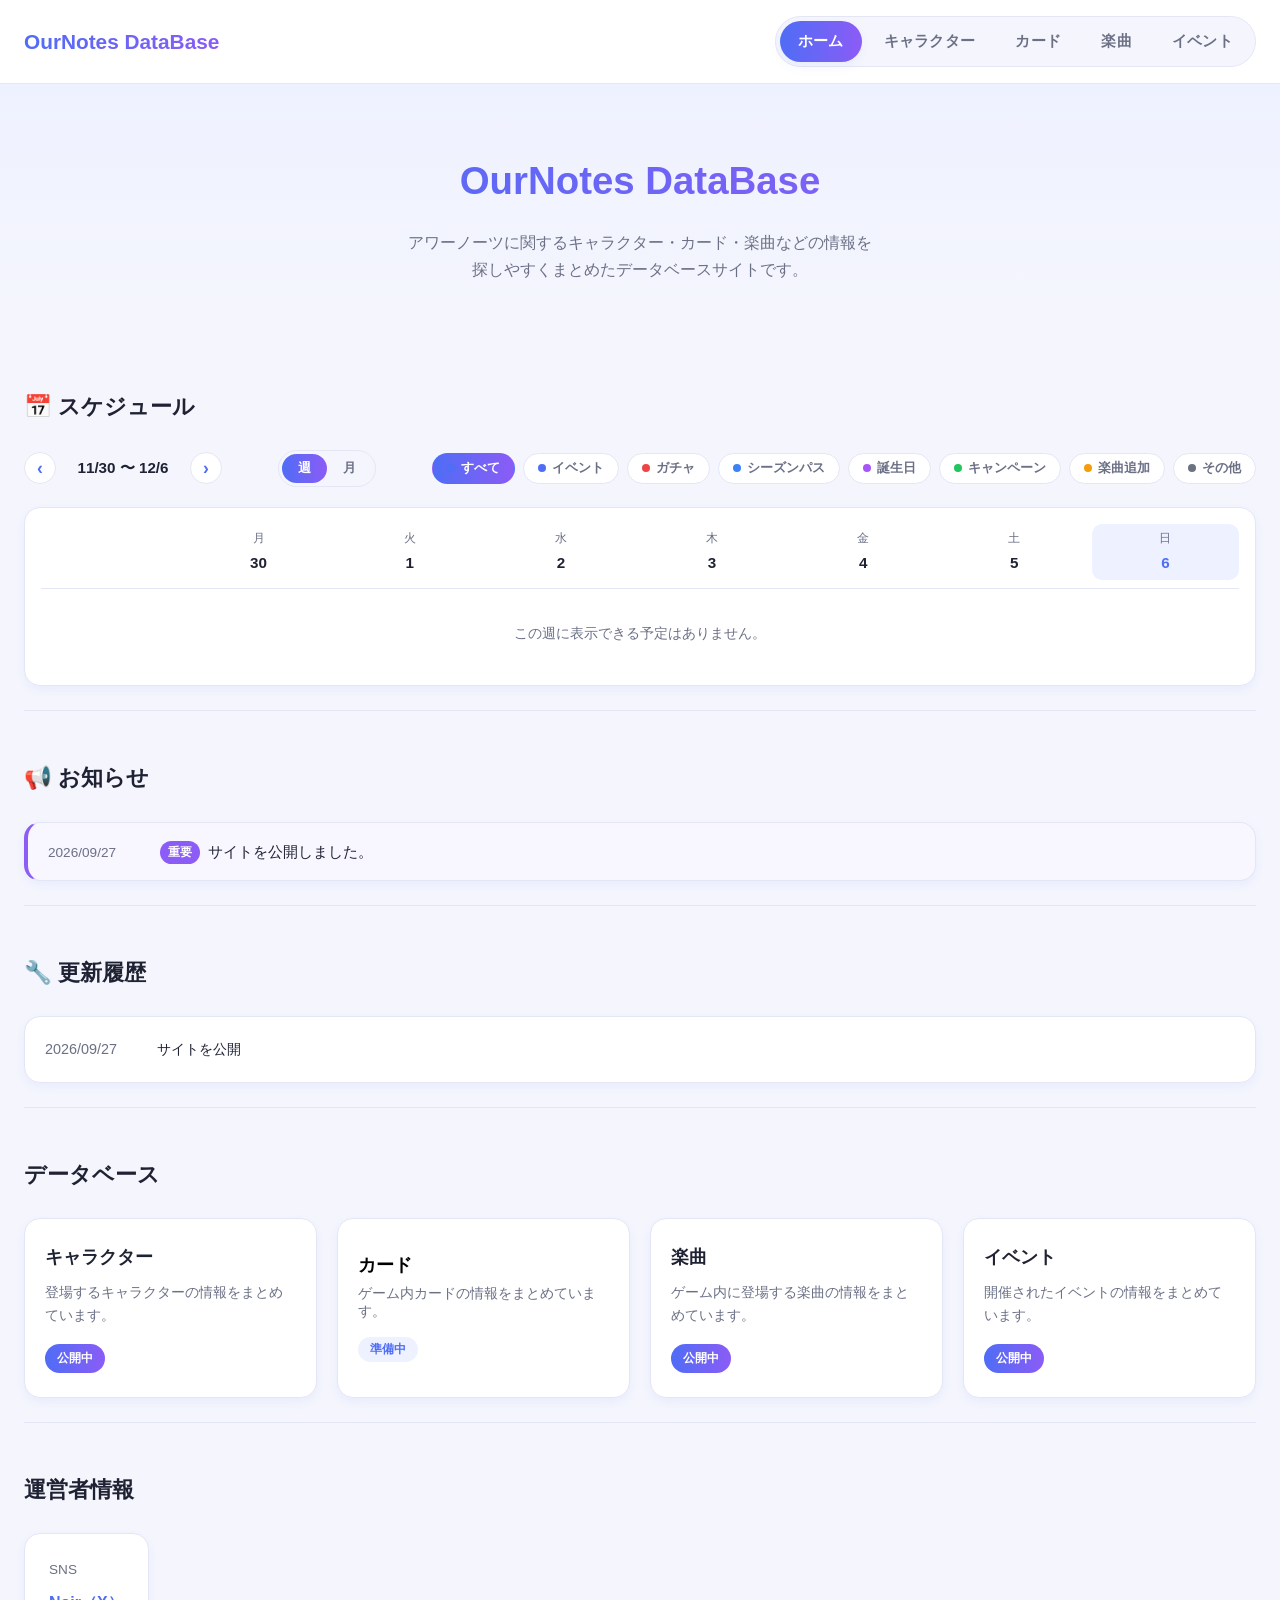
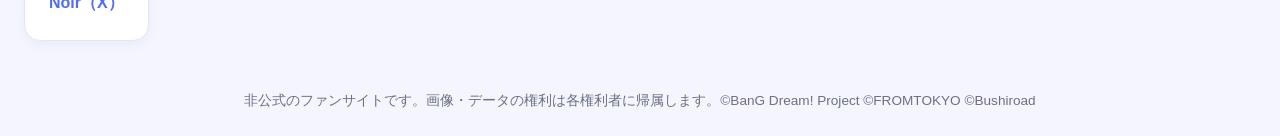
==== index.html @ 2b8547b3 "Initial commit: OurNotes DataBase fan site BanG Dream! Our Notes (アワーノーツ) unofficial fan database si" ====
<!DOCTYPE html>
<html lang="ja">
<head>
<meta charset="UTF-8">
<meta name="viewport" content="width=device-width, initial-scale=1.0">
<title>OurNotes DataBase</title>
<link rel="stylesheet" href="css/style.css">
<link rel="stylesheet" href="css/schedule.css">
</head>
<body>

  <!-- ヘッダー：サイトロゴとナビゲーションメニュー -->
  <header class="site-header">
    <div class="header-inner">
      <p class="site-logo">OurNotes DataBase</p>

      <!-- スマートフォン用のメニュー開閉ボタン -->
      <button id="menuToggleButton" class="menu-toggle-button" aria-label="メニューを開く" aria-expanded="false">
        <span class="menu-icon-bar"></span>
        <span class="menu-icon-bar"></span>
        <span class="menu-icon-bar"></span>
      </button>

      <nav id="mainNavigation" class="main-navigation">
        <ul class="nav-list">
          <li><a href="#top" class="nav-link">ホーム</a></li>
          <li><a href="bands.html" class="nav-link">キャラクター</a></li>
          <li><a href="#" class="nav-link" data-page-name="カード">カード</a></li>
          <li><a href="songs.html" class="nav-link">楽曲</a></li>
          <li><a href="events.html" class="nav-link">イベント</a></li>
        </ul>
      </nav>
    </div>
  </header>

  <main id="top">

    <!-- メインビジュアル：サイトタイトル -->
    <section class="hero-section fade-in-section">
      <div class="hero-content">
        <h1 class="hero-title">OurNotes DataBase</h1>
        <p class="hero-description">
          アワーノーツに関するキャラクター・カード・楽曲などの情報を<br>
          探しやすくまとめたデータベースサイトです。
        </p>
      </div>
    </section>

    <div class="page-container">

      <!-- スケジュールセクション：ガチャ・クエスト・イベントなどの開催期間を週単位で確認できる -->
      <section class="content-section fade-in-section">
        <h2 class="section-title">📅 スケジュール</h2>

        <div class="schedule-controls">
          <div class="schedule-week-nav">
            <button type="button" id="schedulePrevWeekButton" class="schedule-nav-button" aria-label="前へ">‹</button>
            <p id="scheduleWeekRangeText" class="schedule-week-range"></p>
            <button type="button" id="scheduleNextWeekButton" class="schedule-nav-button" aria-label="次へ">›</button>
          </div>

          <div class="schedule-view-toggle">
            <button type="button" id="scheduleWeekViewButton" class="schedule-view-button" data-view="week">週</button>
            <button type="button" id="scheduleMonthViewButton" class="schedule-view-button" data-view="month">月</button>
          </div>

          <div id="scheduleCategoryFilter" class="schedule-category-filter">
            <!-- JavaScriptがここにカテゴリーフィルターのチップを生成します -->
          </div>
        </div>

        <div class="schedule-grid-wrapper">
          <div id="scheduleGrid" class="schedule-grid">
            <!-- JavaScriptがここに週表示のガントチャートを生成します -->
          </div>
          <div id="scheduleMonthGrid" class="schedule-month-grid">
            <!-- JavaScriptがここに月表示のカレンダーを生成します -->
          </div>
        </div>
      </section>

      <!-- お知らせセクション：サイト運営者からユーザーへの情報 -->
      <section class="content-section fade-in-section">
        <h2 class="section-title">📢 お知らせ</h2>
        <ul id="newsList" class="news-list">
          <!-- JavaScriptがここにお知らせ項目を生成します -->
        </ul>
      </section>

      <!-- 更新履歴セクション：サイトやデータベースへの変更記録 -->
      <section class="content-section fade-in-section">
        <h2 class="section-title">🔧 更新履歴</h2>
        <ul id="updateLogList" class="update-log-list">
          <!-- JavaScriptがここに更新履歴項目を生成します -->
        </ul>
      </section>

      <!-- データベースセクション：各カテゴリーへの導線 -->
      <section class="content-section fade-in-section">
        <h2 class="section-title">データベース</h2>
        <div id="databaseCardList" class="database-card-list">
          <!-- JavaScriptがここにデータベースカードを生成します -->
        </div>
      </section>

      <!-- 運営者情報セクション -->
      <section class="content-section fade-in-section">
        <h2 class="section-title">運営者情報</h2>
        <div class="operator-info">
          <p class="operator-sns-label">SNS</p>
          <a
            href="https://x.com/@Bom_Bang_Bom"
            class="operator-sns-link"
            target="_blank"
            rel="noopener noreferrer"
          >
            Noir（X）
          </a>
        </div>
      </section>

    </div>
  </main>

  <!-- フッター -->
  <footer class="site-footer">
    <p>非公式のファンサイトです。画像・データの権利は各権利者に帰属します。&copy;BanG Dream! Project &copy;FROMTOKYO &copy;Bushiroad</p>
  </footer>

  <script src="js/data.js"></script>
  <script src="js/app.js"></script>
  <script src="js/schedule.js"></script>
</body>
</html>
---- css/style.css ----
/* =========================================================
   OurNotes DataBase - スタイルシート
   構成：
   1. 共通変数（カラー・余白など）
   2. 全体のリセット・基本設定
   3. ヘッダー・ナビゲーション
   4. メインビジュアル・検索ボックス
   5. コンテンツ共通（セクション・見出し）
   6. お知らせ・更新履歴
   7. データベースカード
   8. 運営者情報
   9. フッター
   10. アニメーション
   11. レスポンシブ対応
   ========================================================= */

/* ---------- 1. 共通変数 ---------- */
:root {
  /* メインカラー（青〜紫のグラデーション系） */
  --color-primary: #4f6df5;
  --color-primary-dark: #3b4fd6;
  --color-accent: #8b5cf6;
  --color-accent-light: #a78bfa;

  /* 背景・カード */
  --color-background: #f5f6fd;
  --color-card-background: #ffffff;

  /* 文字色 */
  --color-text-main: #1f2233;
  --color-text-sub: #6b7086;
  --color-text-on-primary: #ffffff;

  /* ボーダー・影 */
  --color-border: #e4e6f5;
  --shadow-card: 0 4px 12px rgba(79, 109, 245, 0.08);
  --shadow-card-hover: 0 10px 24px rgba(79, 109, 245, 0.16);

  /* サイズ・間隔 */
  --content-max-width: 1600px;
  --radius-card: 16px;
  --radius-button: 10px;
}

/* ---------- 2. 全体のリセット・基本設定 ---------- */
* {
  margin: 0;
  padding: 0;
  box-sizing: border-box;
}

html {
  scroll-behavior: smooth;
}

body {
  font-family: "Hiragino Kaku Gothic ProN", "Yu Gothic", "Meiryo", sans-serif;
  background-color: var(--color-background);
  color: var(--color-text-main);
  line-height: 1.7;
  overflow-x: hidden; /* 横スクロールを防止 */
}

a {
  text-decoration: none;
  color: inherit;
}

ul {
  list-style: none;
}

button {
  font-family: inherit;
  cursor: pointer;
  border: none;
}

/* サイト内すべての画像で、長押し保存・ドラッグ保存を防ぐ（右クリック無効化はJS側で行う） */
img {
  -webkit-touch-callout: none; /* iOS Safariの長押しメニュー（画像を保存 等）を防ぐ */
  -webkit-user-drag: none; /* Safari等でのドラッグによる保存を防ぐ */
  user-select: none; /* 画像自体が選択状態になるのを防ぐ */
}

.page-container {
  max-width: var(--content-max-width);
  margin: 0 auto;
  padding: 0 24px;
}

/* ---------- 3. ヘッダー・ナビゲーション ---------- */
.site-header {
  position: sticky;
  top: 0;
  z-index: 100;
  background-color: rgba(255, 255, 255, 0.92);
  backdrop-filter: blur(6px);
  border-bottom: 1px solid var(--color-border);
}

.header-inner {
  max-width: var(--content-max-width);
  margin: 0 auto;
  padding: 16px 24px;
  display: flex;
  align-items: center;
  justify-content: space-between;
}

.site-logo {
  font-size: 1.3rem;
  font-weight: 700;
  background: linear-gradient(90deg, var(--color-primary), var(--color-accent));
  -webkit-background-clip: text;
  background-clip: text;
  color: transparent;
}

/* タブ全体を、薄い背景の「ピル」で軽く囲んで一体感を出す */
.nav-list {
  display: flex;
  gap: 4px;
  padding: 4px;
  background-color: var(--color-background);
  border: 1px solid var(--color-border);
  border-radius: 999px;
}

.nav-link {
  display: inline-block;
  padding: 8px 18px;
  border-radius: 999px;
  font-size: 0.92rem;
  font-weight: 700;
  letter-spacing: 0.02em;
  color: var(--color-text-sub);
  transition: background-color 0.2s ease, color 0.2s ease, transform 0.15s ease, box-shadow 0.2s ease;
}

.nav-link:hover {
  background-color: var(--color-card-background);
  color: var(--color-primary);
  transform: translateY(-1px);
}

/* 現在表示しているページのタブ（JavaScriptが自動でis-activeを付与する） */
.nav-link.is-active {
  color: var(--color-text-on-primary);
  background: linear-gradient(90deg, var(--color-primary), var(--color-accent));
  box-shadow: var(--shadow-card);
}

.nav-link.is-active:hover {
  color: var(--color-text-on-primary);
  transform: none;
}

/* スマートフォン用のメニュー開閉ボタン（PCでは非表示） */
.menu-toggle-button {
  display: none;
  flex-direction: column;
  justify-content: center;
  gap: 5px;
  width: 40px;
  height: 40px;
  background: transparent;
}

.menu-icon-bar {
  display: block;
  width: 22px;
  height: 2px;
  background-color: var(--color-text-main);
  border-radius: 2px;
  transition: transform 0.2s ease;
}

/* ---------- 4. メインビジュアル・検索ボックス ---------- */
.hero-section {
  padding: 64px 24px 24px;
  text-align: center;
  background: linear-gradient(180deg, #eef1ff 0%, var(--color-background) 100%);
}

.hero-content {
  max-width: 720px;
  margin: 0 auto;
}

.hero-title {
  font-size: 2.4rem;
  font-weight: 800;
  background: linear-gradient(90deg, var(--color-primary), var(--color-accent));
  -webkit-background-clip: text;
  background-clip: text;
  color: transparent;
  margin-bottom: 16px;
}

.hero-description {
  font-size: 1rem;
  color: var(--color-text-sub);
  margin-bottom: 32px;
}

/* ---------- 5. コンテンツ共通（セクション・見出し） ---------- */
.content-section {
  padding: 48px 0 24px;
  border-bottom: 1px solid var(--color-border);
}

.content-section:last-of-type {
  border-bottom: none;
}

.section-title {
  font-size: 1.4rem;
  font-weight: 700;
  margin-bottom: 24px;
  color: var(--color-text-main);
}

/* ---------- 6. お知らせ・更新履歴 ---------- */
/* お知らせ：ユーザーに直接伝えるための、目立つカード形式 */
.news-list {
  display: flex;
  flex-direction: column;
  gap: 12px;
}

.news-item {
  display: flex;
  gap: 16px;
  align-items: baseline;
  background-color: var(--color-card-background);
  border: 1px solid var(--color-border);
  border-left: 4px solid var(--color-primary);
  border-radius: var(--radius-card);
  padding: 16px 20px;
  box-shadow: var(--shadow-card);
}

.news-item.is-important {
  border-left-color: var(--color-accent);
  background-color: #f8f6ff;
}

.news-date {
  flex-shrink: 0;
  font-size: 0.85rem;
  color: var(--color-text-sub);
  min-width: 96px;
}

.news-title {
  flex: 1;
  font-size: 0.95rem;
}

.important-label {
  display: inline-block;
  margin-right: 8px;
  padding: 2px 8px;
  font-size: 0.72rem;
  font-weight: 700;
  color: var(--color-text-on-primary);
  background-color: var(--color-accent);
  border-radius: 999px;
  vertical-align: middle;
}

/* 更新履歴：お知らせより控えめな、シンプルなリスト形式 */
.update-log-list {
  display: flex;
  flex-direction: column;
  gap: 4px;
  background-color: var(--color-card-background);
  border: 1px solid var(--color-border);
  border-radius: var(--radius-card);
  padding: 8px 20px;
  box-shadow: var(--shadow-card);
}

.update-log-item {
  display: flex;
  gap: 16px;
  padding: 12px 0;
  border-bottom: 1px dashed var(--color-border);
  font-size: 0.9rem;
  color: var(--color-text-sub);
}

.update-log-item:last-child {
  border-bottom: none;
}

.update-log-date {
  flex-shrink: 0;
  min-width: 96px;
  color: var(--color-text-sub);
}

.update-log-content {
  color: var(--color-text-main);
}

/* ---------- 7. データベースカード ---------- */
.database-card-list {
  display: grid;
  grid-template-columns: repeat(4, 1fr);
  gap: 20px;
}

.database-card {
  display: block;
  width: 100%;
  text-align: left;
  background-color: var(--color-card-background);
  border: 1px solid var(--color-border);
  border-radius: var(--radius-card);
  padding: 24px 20px;
  box-shadow: var(--shadow-card);
  transition: transform 0.2s ease, box-shadow 0.2s ease;
}

.database-card:hover {
  transform: translateY(-4px);
  box-shadow: var(--shadow-card-hover);
}

.database-card-title {
  font-size: 1.1rem;
  font-weight: 700;
  margin-bottom: 8px;
}

.database-card-description {
  font-size: 0.85rem;
  color: var(--color-text-sub);
  margin-bottom: 16px;
}

.database-card-status {
  display: inline-block;
  padding: 4px 12px;
  font-size: 0.75rem;
  font-weight: 700;
  color: var(--color-primary);
  background-color: #eef1ff;
  border-radius: 999px;
}

/* 実装済みで、実際のページへ移動できるカテゴリー用のステータス */
.database-card-status.is-available {
  color: var(--color-text-on-primary);
  background: linear-gradient(90deg, var(--color-primary), var(--color-accent));
}

/* ---------- 8. 運営者情報 ---------- */
.operator-info {
  background-color: var(--color-card-background);
  border: 1px solid var(--color-border);
  border-radius: var(--radius-card);
  padding: 24px;
  box-shadow: var(--shadow-card);
  display: inline-block;
}

.operator-sns-label {
  font-size: 0.85rem;
  color: var(--color-text-sub);
  margin-bottom: 8px;
}

.operator-sns-link {
  display: inline-block;
  font-weight: 700;
  color: var(--color-primary);
  transition: color 0.2s ease;
}

.operator-sns-link:hover {
  color: var(--color-accent);
  text-decoration: underline;
}

/* ---------- 9. フッター ---------- */
.site-footer {
  text-align: center;
  padding: 24px;
  font-size: 0.85rem;
  color: var(--color-text-sub);
}

/* ---------- 10. アニメーション ---------- */
/* 各セクション：下から少し上がりながらフェードイン */
.fade-in-section {
  opacity: 0;
  transform: translateY(24px);
  transition: opacity 0.6s ease, transform 0.6s ease;
}

.fade-in-section.is-visible {
  opacity: 1;
  transform: translateY(0);
}

/* ---------- 11. レスポンシブ対応 ---------- */

/* タブレット：データベースカードを2列に */
@media (max-width: 900px) {
  .database-card-list {
    grid-template-columns: repeat(2, 1fr);
  }
}

/* スマートフォン：ナビゲーションを縦並びのメニューに切り替え */
@media (max-width: 640px) {
  .menu-toggle-button {
    display: flex;
  }

  .main-navigation {
    position: absolute;
    top: 100%;
    left: 0;
    right: 0;
    background-color: var(--color-card-background);
    border-bottom: 1px solid var(--color-border);
    box-shadow: var(--shadow-card);
    max-height: 0;
    overflow: hidden;
    transition: max-height 0.25s ease;
  }

  .main-navigation.is-open {
    max-height: 300px;
  }

  .nav-list {
    flex-direction: column;
    padding: 8px 24px 16px;
    gap: 4px;
    /* PCでのピル型の囲みは縦並びには合わないため解除する */
    background-color: transparent;
    border: none;
    border-radius: 0;
  }

  .nav-link {
    display: block;
    padding: 12px 16px;
    border-radius: var(--radius-button);
  }

  .hero-section {
    padding: 48px 16px 24px;
  }

  .hero-title {
    font-size: 1.8rem;
  }

  .hero-description {
    font-size: 0.9rem;
  }

  .page-container {
    padding: 0 16px;
  }

  .database-card-list {
    grid-template-columns: 1fr;
  }

  .news-item {
    flex-direction: column;
    gap: 4px;
  }

  .update-log-item {
    flex-direction: column;
    gap: 2px;
    padding: 10px 0;
  }
}
---- css/schedule.css ----
/* =========================================================
   OurNotes DataBase - schedule.css
   トップページの「スケジュール」セクション専用のスタイル。

   構成：
   1. 週送り・カテゴリーフィルター
   2. 表示切り替え（週／月）
   3. ガントチャート本体（グリッド・行・見出し）
   4. スケジュールバー
   5. 月表示カレンダー
   6. レスポンシブ対応
   ========================================================= */

/* ---------- 1. 週送り・カテゴリーフィルター ---------- */
.schedule-controls {
  display: flex;
  flex-wrap: wrap;
  align-items: center;
  justify-content: space-between;
  gap: 16px;
  margin-bottom: 20px;
}

.schedule-week-nav {
  display: flex;
  align-items: center;
  gap: 12px;
}

.schedule-nav-button {
  display: flex;
  align-items: center;
  justify-content: center;
  width: 32px;
  height: 32px;
  font-size: 1.1rem;
  font-weight: 700;
  color: var(--color-primary);
  background-color: var(--color-card-background);
  border: 1px solid var(--color-border);
  border-radius: 50%;
  cursor: pointer;
  transition: background-color 0.2s ease, color 0.2s ease;
}

.schedule-nav-button:hover {
  background-color: var(--color-primary);
  color: var(--color-text-on-primary);
}

/* これ以上前の期間へ移動できない場合のボタン（サイトの対象期間の開始より前） */
.schedule-nav-button:disabled {
  color: var(--color-text-sub);
  background-color: var(--color-card-background);
  cursor: not-allowed;
}

.schedule-nav-button:disabled:hover {
  color: var(--color-text-sub);
  background-color: var(--color-card-background);
}

.schedule-week-range {
  min-width: 110px;
  text-align: center;
  font-size: 0.95rem;
  font-weight: 700;
  color: var(--color-text-main);
}

.schedule-category-filter {
  display: flex;
  flex-wrap: wrap;
  gap: 8px;
}

.schedule-category-chip {
  display: inline-flex;
  align-items: center;
  gap: 6px;
  padding: 6px 14px;
  font-size: 0.8rem;
  font-weight: 700;
  color: var(--color-text-sub);
  background-color: var(--color-card-background);
  border: 1px solid var(--color-border);
  border-radius: 999px;
  cursor: pointer;
  transition: border-color 0.2s ease, color 0.2s ease;
}

.schedule-category-chip:hover {
  color: var(--color-primary);
}

.schedule-category-chip.is-active {
  color: var(--color-text-on-primary);
  background: linear-gradient(90deg, var(--color-primary), var(--color-accent));
  border-color: transparent;
}

.schedule-category-dot {
  display: inline-block;
  width: 8px;
  height: 8px;
  border-radius: 50%;
  flex-shrink: 0;
}

/* ---------- 2. 表示切り替え（週／月） ---------- */
.schedule-view-toggle {
  display: inline-flex;
  padding: 3px;
  background-color: var(--color-background);
  border: 1px solid var(--color-border);
  border-radius: 999px;
}

.schedule-view-button {
  padding: 6px 16px;
  font-size: 0.8rem;
  font-weight: 700;
  color: var(--color-text-sub);
  background-color: transparent;
  border-radius: 999px;
  cursor: pointer;
  transition: background-color 0.2s ease, color 0.2s ease;
}

.schedule-view-button:hover {
  color: var(--color-primary);
}

.schedule-view-button.is-active {
  color: var(--color-text-on-primary);
  background: linear-gradient(90deg, var(--color-primary), var(--color-accent));
}

/* ---------- 3. ガントチャート本体（グリッド・行・見出し） ---------- */
.schedule-grid-wrapper {
  overflow-x: auto;
  background-color: var(--color-card-background);
  border: 1px solid var(--color-border);
  border-radius: var(--radius-card);
  box-shadow: var(--shadow-card);
  padding: 16px;
}

.schedule-grid {
  min-width: 640px;
}

.schedule-row {
  display: grid;
  grid-template-columns: 140px repeat(7, minmax(70px, 1fr));
  align-items: center;
  gap: 4px;
  min-height: 40px;
}

.schedule-header-row {
  padding-bottom: 8px;
  margin-bottom: 8px;
  border-bottom: 1px solid var(--color-border);
}

.schedule-row-label {
  min-width: 0;
}

.schedule-day-cell {
  display: flex;
  flex-direction: column;
  align-items: center;
  gap: 2px;
  padding: 4px 0;
  border-radius: 10px;
}

.schedule-day-label {
  font-size: 0.75rem;
  color: var(--color-text-sub);
}

.schedule-day-date {
  font-size: 0.95rem;
  font-weight: 700;
  color: var(--color-text-main);
}

.schedule-day-cell.is-today {
  background-color: #eef1ff;
}

.schedule-day-cell.is-today .schedule-day-date {
  color: var(--color-primary);
}

.schedule-category-heading {
  display: flex;
  align-items: center;
  gap: 8px;
  padding: 10px 0 6px;
  font-size: 0.85rem;
  font-weight: 700;
  color: var(--color-text-main);
}

.schedule-category-heading .schedule-category-dot {
  width: 10px;
  height: 10px;
}

.schedule-empty-message {
  padding: 24px 0;
  text-align: center;
  font-size: 0.9rem;
  color: var(--color-text-sub);
}

/* ---------- 4. スケジュールバー ---------- */
.schedule-bar {
  display: flex;
  align-items: center;
  height: 28px;
  padding: 0 10px;
  border-radius: 999px;
  color: var(--color-text-on-primary);
  font-size: 0.75rem;
  font-weight: 700;
  overflow: hidden;
  transition: transform 0.15s ease, box-shadow 0.15s ease;
}

.schedule-bar-title {
  white-space: nowrap;
  overflow: hidden;
  text-overflow: ellipsis;
}

/* イベント由来の項目のみ実際にリンクになっているため、その場合だけホバー演出を付ける */
a.schedule-bar {
  cursor: pointer;
}

a.schedule-bar:hover {
  transform: translateY(-2px);
  box-shadow: var(--shadow-card-hover);
}

/* ---------- 5. 月表示カレンダー ---------- */
.schedule-month-grid {
  min-width: 560px;
}

.schedule-month-weekday-row,
.schedule-month-week-row {
  display: grid;
  grid-template-columns: repeat(7, minmax(72px, 1fr));
  gap: 4px;
}

.schedule-month-weekday-row {
  padding-bottom: 8px;
  margin-bottom: 8px;
  border-bottom: 1px solid var(--color-border);
}

.schedule-month-weekday-cell {
  text-align: center;
  font-size: 0.8rem;
  font-weight: 700;
  color: var(--color-text-sub);
}

.schedule-month-week-row {
  margin-bottom: 4px;
}

.schedule-month-day-cell {
  min-height: 92px;
  padding: 6px;
  background-color: var(--color-background);
  border-radius: 10px;
}

.schedule-month-day-cell.is-other-month {
  opacity: 0.4;
}

.schedule-month-day-cell.is-today {
  background-color: #eef1ff;
  box-shadow: inset 0 0 0 2px var(--color-primary);
}

.schedule-month-day-number {
  display: block;
  margin-bottom: 4px;
  font-size: 0.85rem;
  font-weight: 700;
  color: var(--color-text-main);
}

.schedule-month-day-items {
  display: flex;
  flex-direction: column;
  gap: 3px;
}

.schedule-month-item {
  display: block;
  padding: 2px 6px;
  border-radius: 6px;
  color: var(--color-text-on-primary);
  font-size: 0.68rem;
  font-weight: 700;
  transition: transform 0.15s ease;
}

a.schedule-month-item:hover {
  transform: translateX(2px);
}

.schedule-month-item-title {
  display: block;
  white-space: nowrap;
  overflow: hidden;
  text-overflow: ellipsis;
}

.schedule-month-more-count {
  font-size: 0.65rem;
  font-weight: 700;
  color: var(--color-text-sub);
}

/* ---------- 6. レスポンシブ対応 ---------- */
@media (max-width: 640px) {
  .schedule-controls {
    flex-direction: column;
    align-items: stretch;
  }

  .schedule-week-nav {
    justify-content: center;
  }

  .schedule-view-toggle {
    align-self: center;
  }

  .schedule-grid-wrapper {
    padding: 12px;
  }

  .schedule-month-day-cell {
    min-height: 72px;
  }
}
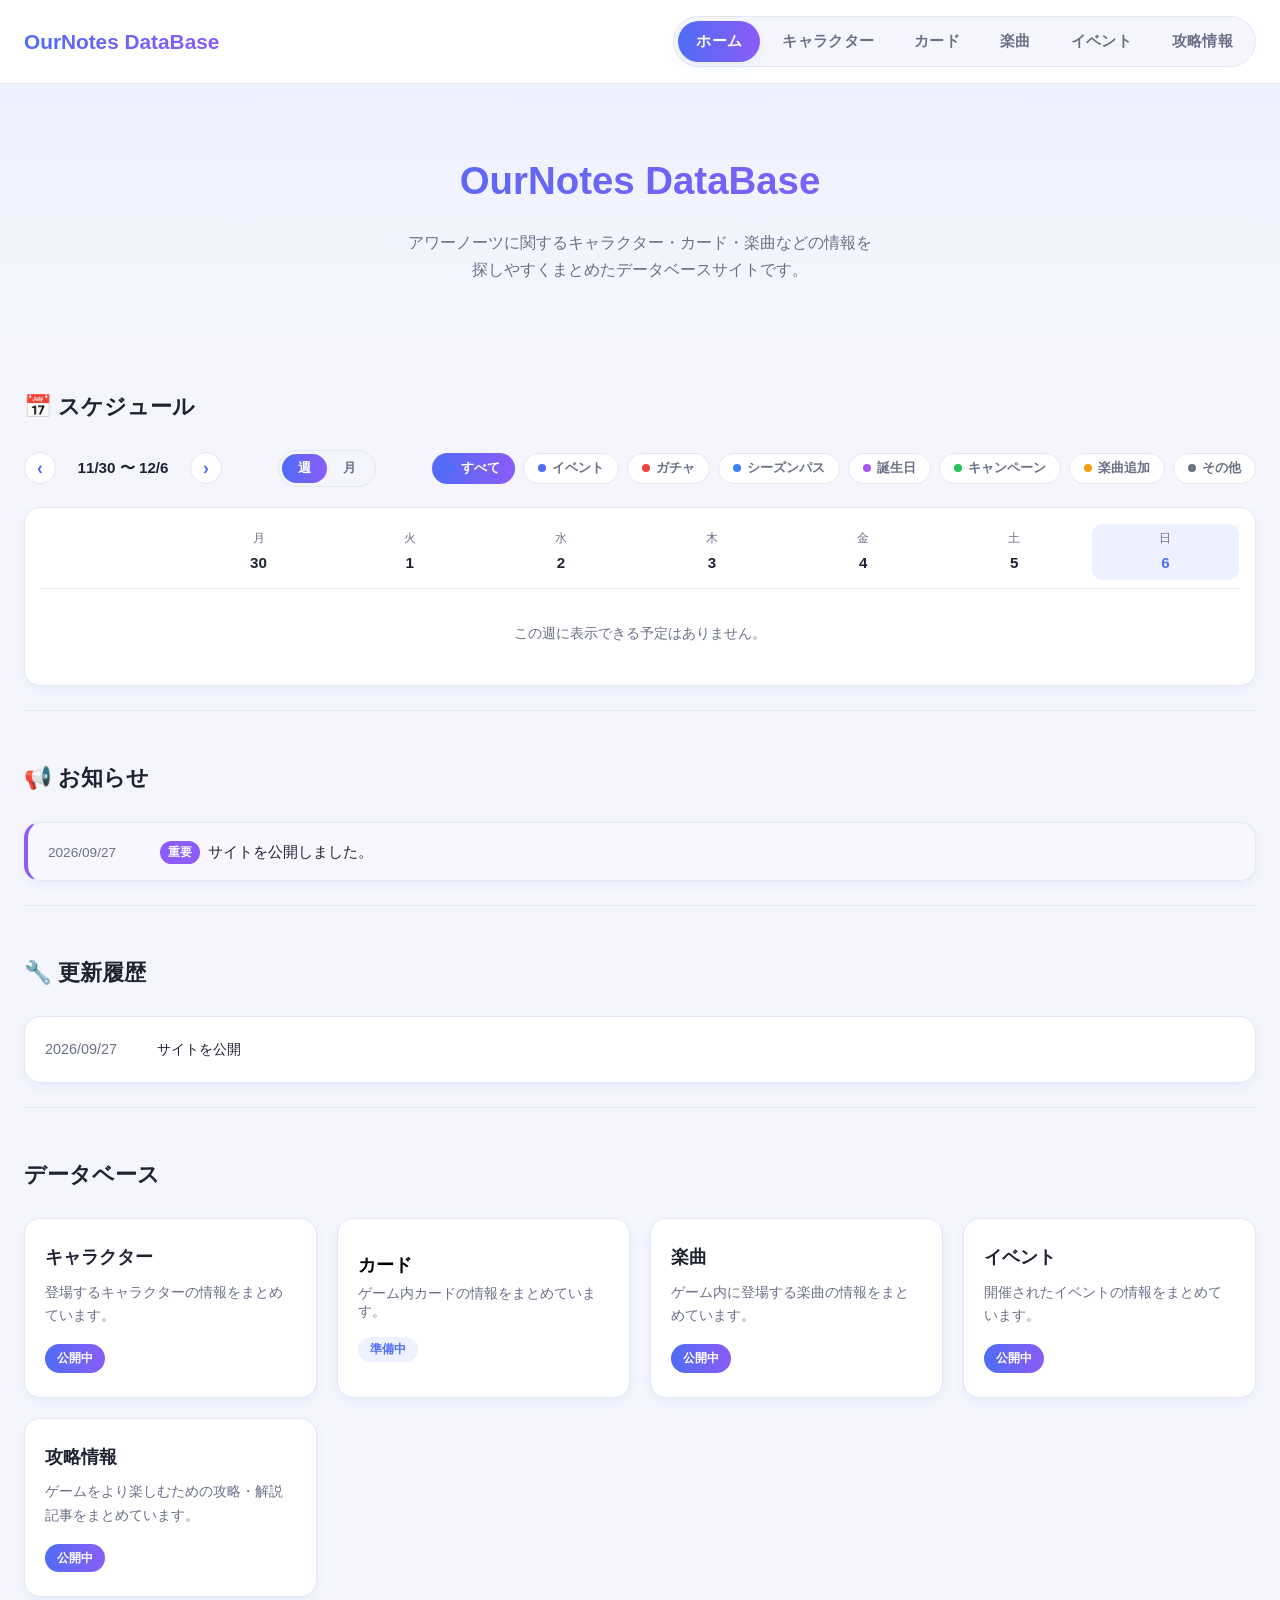
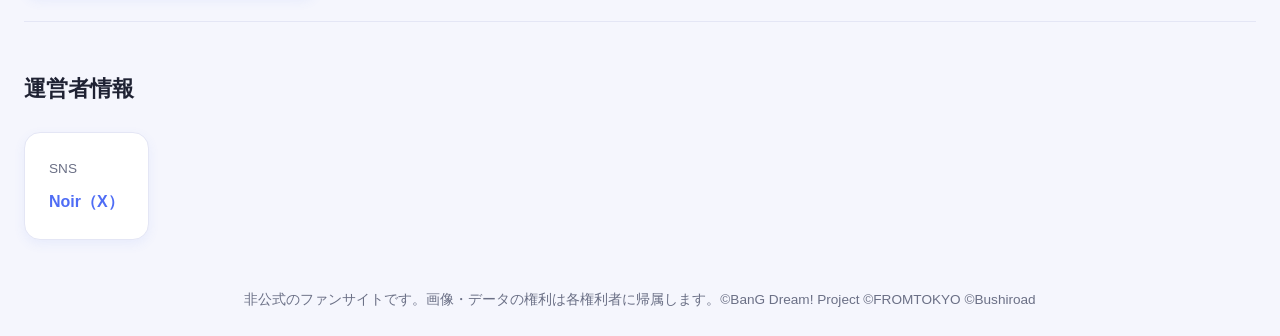
==== commit 0c478d6a: "攻略情報ページを追加 - 攻略情報一覧・詳細ページを追加し、各ページのナビに攻略情報を追加 - シリアルコード記事にコピーボタン付きのシリアルコード表を追加 - カテゴリーを初心者向け・イベント攻略・" ====
--- a/index.html
+++ b/index.html
@@ -3,7 +3,8 @@
 <head>
 <meta charset="UTF-8">
 <meta name="viewport" content="width=device-width, initial-scale=1.0">
-<title>OurNotes DataBase</title>
+<title>アワーノーツデータベース</title>
+<link rel="icon" type="image/svg+xml" href="images/favicon.svg">
 <link rel="stylesheet" href="css/style.css">
 <link rel="stylesheet" href="css/schedule.css">
 </head>
@@ -28,6 +29,7 @@
           <li><a href="#" class="nav-link" data-page-name="カード">カード</a></li>
           <li><a href="songs.html" class="nav-link">楽曲</a></li>
           <li><a href="events.html" class="nav-link">イベント</a></li>
+          <li><a href="guide.html" class="nav-link">攻略情報</a></li>
         </ul>
       </nav>
     </div>
